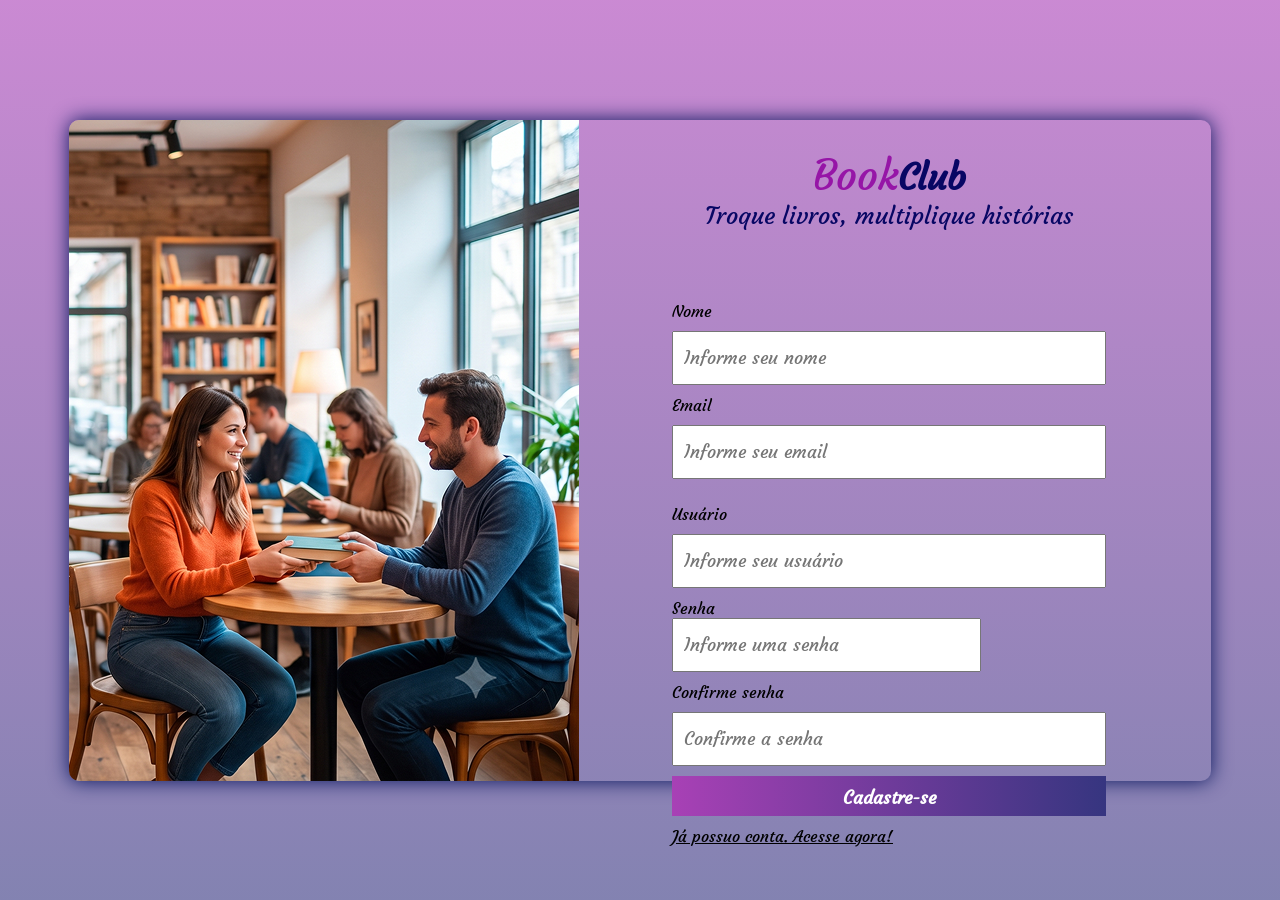
==== cadastro.html @ 98ea32cb "Troca de livros 17/08/2026" ====
<!DOCTYPE html>
<html lang="pt-BR">
<head>
    <meta charset="UTF-8">
    <meta name="viewport" content="width=device-width, initial-scale=1.0">
    <link rel="stylesheet" href="cadastro.css">
    <title>Cadastro - BookClub</title>
</head>
<body>
    <main>
        <section class="sessao-imagem">
            <img src="img/tela-login.png" alt="Casal numa livraria">
        </section>
        
        <section class="sessao-login">
            <div class="area-titulo">
                <h3>Book<span>Club</span></h3>
                <h2>Troque livros, multiplique histórias</h2>
            </div>
            
            <form action="#" method="post" id="form-login">
                <label for="nome">Nome</label>
                <input type="text" id="nome" placeholder="Informe seu nome">
                
                <label for="email">Email</label>
                <input type="email" id="email" placeholder="Informe seu email">
                
                <label for="usuario">Usuário</label>
                <input type="text" id="usuario" placeholder="Informe seu usuário">
                <div class="cadastro-senha">
                    <div>
                        <label for="senha">Senha</label>
                        <input type="password" id="senha" placeholder="Informe uma senha">
                    </div>
                    </div>  
                        <label for="confirme-senha">Confirme senha</label>
                        <input type="password" id="confirme-senha" placeholder="Confirme a senha">
                    </div>
                </div>
                
                <button type="submit" id="btn-acessar">Cadastre-se</button>
                
                <a href="cadastro.html" id="nao-conta">Já possuo conta. Acesse agora!</a>
            </form>
        </section>
    </main>
</body>
</html>
---- cadastro.css ----
@import url(login.css);

.cadastro-senha{
    display: flex;
    gap: 7px;
}

.cadastro-senha input{
    width: 100%;
}
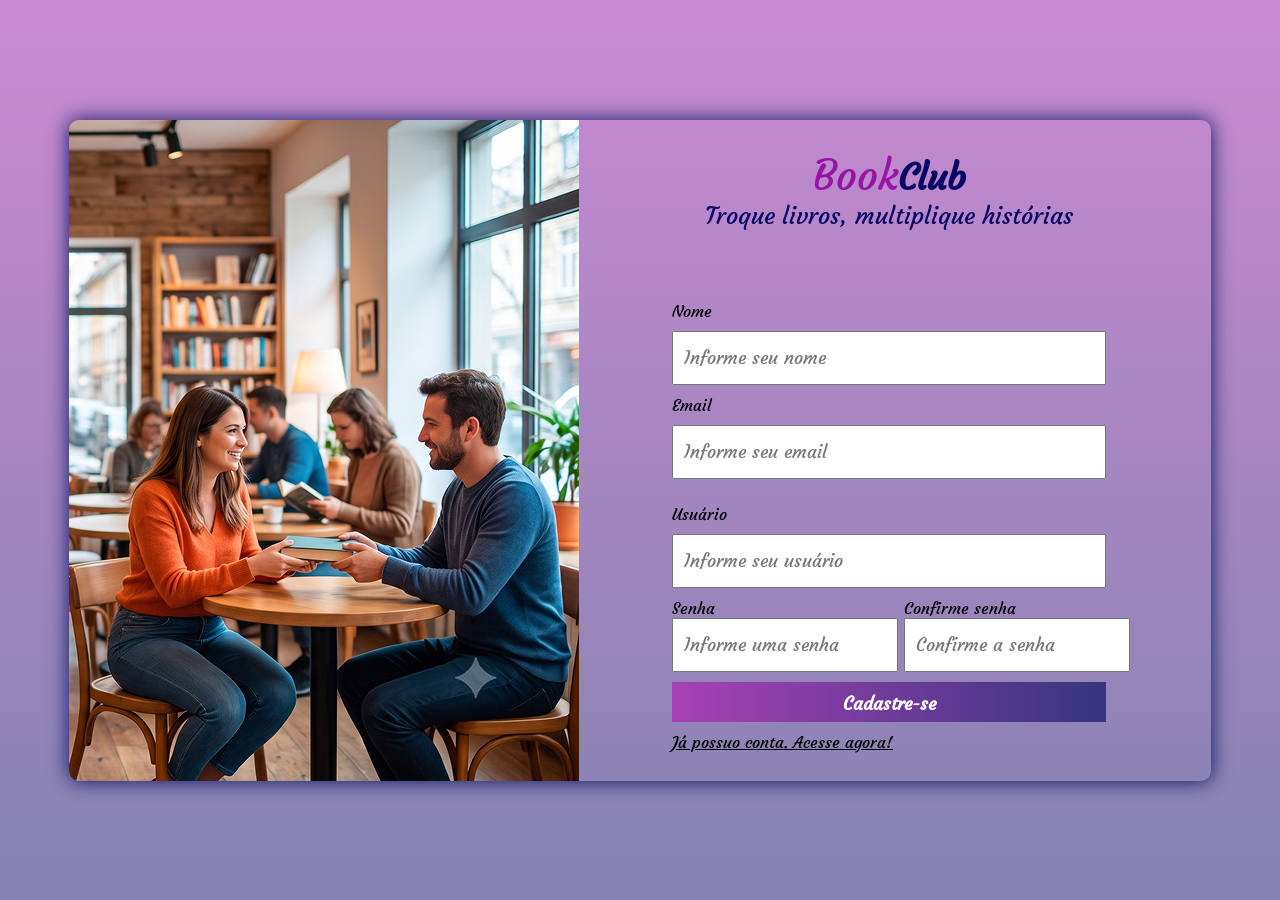
==== commit 16ccac21: "Troca de livros 18/08/2026" ====
--- a/cadastro.html
+++ b/cadastro.html
@@ -20,27 +20,27 @@
             
             <form action="#" method="post" id="form-login">
                 <label for="nome">Nome</label>
-                <input type="text" id="nome" placeholder="Informe seu nome">
+                <input type="text" id="nome" placeholder="Informe seu nome" required>
                 
                 <label for="email">Email</label>
-                <input type="email" id="email" placeholder="Informe seu email">
+                <input type="email" id="email" placeholder="Informe seu email" required>
                 
                 <label for="usuario">Usuário</label>
-                <input type="text" id="usuario" placeholder="Informe seu usuário">
+                <input type="text" id="usuario" placeholder="Informe seu usuário" required>
+                
                 <div class="cadastro-senha">
-                    <div>
+                    <div class="campo-senha">
                         <label for="senha">Senha</label>
-                        <input type="password" id="senha" placeholder="Informe uma senha">
+                        <input type="password" id="senha" placeholder="Informe uma senha" required>
                     </div>
-                    </div>  
+                    <div class="campo-senha">
                         <label for="confirme-senha">Confirme senha</label>
-                        <input type="password" id="confirme-senha" placeholder="Confirme a senha">
+                        <input type="password" id="confirme-senha" placeholder="Confirme a senha" required>
                     </div>
                 </div>
                 
                 <button type="submit" id="btn-acessar">Cadastre-se</button>
-                
-                <a href="cadastro.html" id="nao-conta">Já possuo conta. Acesse agora!</a>
+                <a href="login.html" id="nao-conta">Já possuo conta. Acesse agora!</a>
             </form>
         </section>
     </main>
--- a/cadastro.css
+++ b/cadastro.css
@@ -1,11 +1,16 @@
 @import url(login.css);
 
-.cadastro-senha{
+.cadastro-senha {
     display: flex;
-    gap: 7px;
-}
-
-.cadastro-senha input{
+    gap: 30px; 
     width: 100%;
 }
 
+.campo-senha {
+    display: flex;
+    flex-direction: column;
+    width: 100%; 
+}
+.cadastro-senha input {
+    width: 100%;
+}
